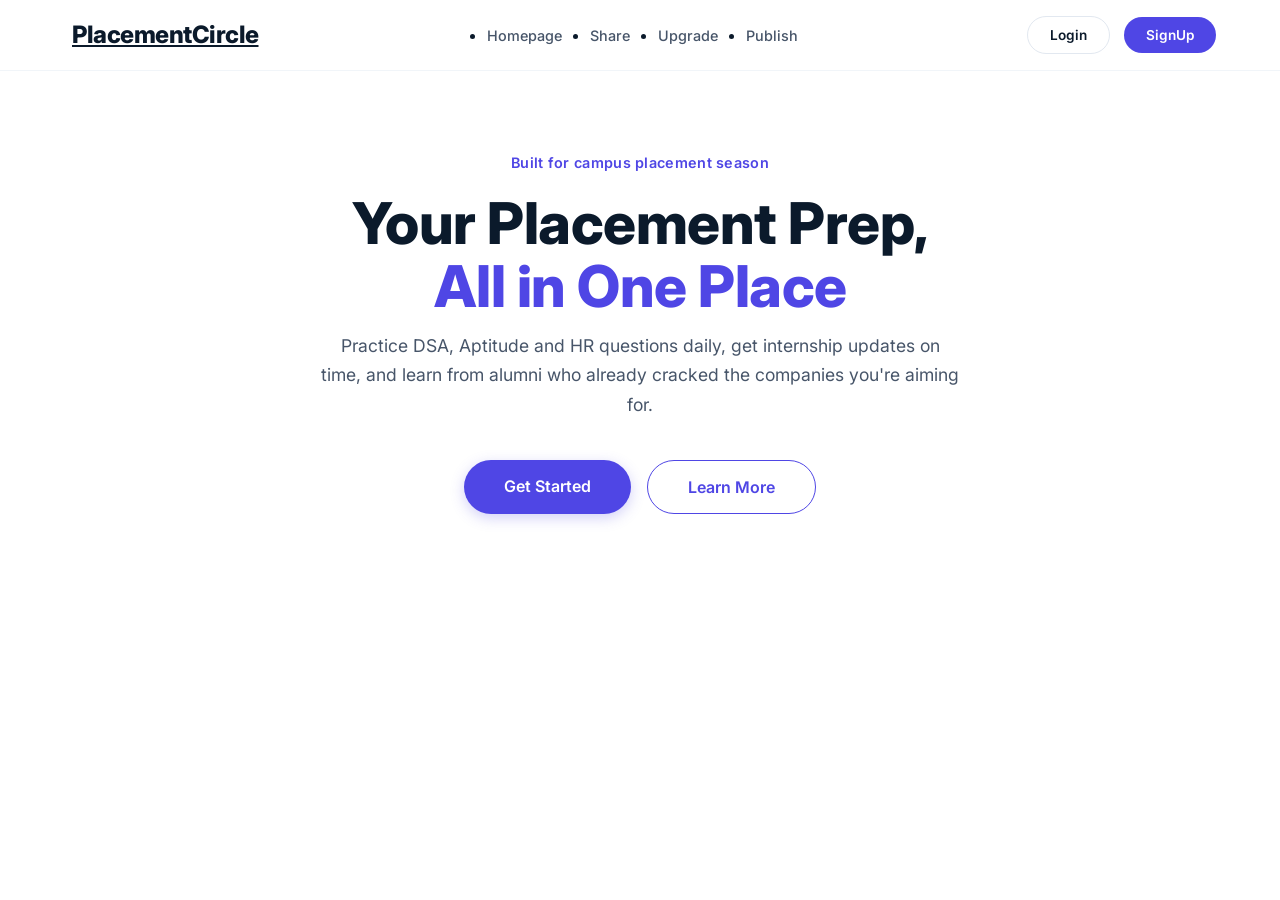
==== frontend/index.html @ 1f56f75f "Restructure project into frontend and backend" ====
<!DOCTYPE html>
<html lang="en">
<head>
    <meta charset="UTF-8" />
    <meta name="viewport" content="width=device-width, initial-scale=1.0" />
    <title>PlacementCircle · Clean Landing</title>
    <link href="https://fonts.googleapis.com/css2?family=Inter:opsz,wght@14..32,400..700&display=swap" rel="stylesheet" />
    <link rel="stylesheet" href="https://cdnjs.cloudflare.com/ajax/libs/font-awesome/6.0.0-beta3/css/all.min.css" />
    <style>
        /* ---------- RESET & BASE ---------- */
        * {
            margin: 0;
            padding: 0;
            box-sizing: border-box;
        }

        body {
            font-family: 'Inter', system-ui, -apple-system, sans-serif;
            background: #ffffff;
            color: #0b1a2b;
            line-height: 1.5;
        }

        .container {
            max-width: 1200px;
            margin: 0 auto;
            padding: 0 24px;
        }

        /* ---------- BUTTONS ---------- */
        .btn {
            display: inline-block;
            padding: 12px 32px;
            border-radius: 40px;
            font-weight: 600;
            font-size: 0.95rem;
            border: none;
            cursor: pointer;
            transition: 0.2s;
            font-family: inherit;
            text-decoration: none;
        }

        .btn-primary {
            background: #4f46e5;
            color: #fff;
            box-shadow: 0 4px 14px rgba(79, 70, 229, 0.25);
        }
        .btn-primary:hover {
            background: #4338ca;
            transform: translateY(-2px);
            box-shadow: 0 8px 24px rgba(79, 70, 229, 0.30);
        }

        .btn-outline {
            background: transparent;
            color: #4f46e5;
            border: 1.5px solid #4f46e5;
        }
        .btn-outline:hover {
            background: #f5f3ff;
            transform: translateY(-2px);
        }

        /* ---------- NAV ---------- */
        nav {
            padding: 16px 0;
            border-bottom: 1px solid #f1f5f9;
            background: #ffffff;
            position: sticky;
            top: 0;
            z-index: 50;
        }

        nav .container {
            display: flex;
            align-items: center;
            justify-content: space-between;
        }

        .logo {
            font-size: 1.5rem;
            font-weight: 800;
            letter-spacing: -0.5px;
            display: flex;
            align-items: center;
            gap: 8px;
            color: #0b1a2b;
        }
        .logo i {
            color: #4f46e5;
            font-size: 1.6rem;
        }

        .nav-center {
            display: flex;
            align-items: center;
            gap: 28px;
        }
        .nav-center a {
            text-decoration: none;
            color: #475569;
            font-weight: 500;
            font-size: 0.9rem;
            transition: 0.2s;
        }
        .nav-center a:hover {
            color: #4f46e5;
        }

        .nav-right {
            display: flex;
            align-items: center;
            gap: 14px;
        }
        .nav-right .btn {
            padding: 8px 22px;
            font-size: 0.85rem;
        }
        .btn-login {
            background: transparent;
            color: #0b1a2b;
            border: 1px solid #e2e8f0;
        }
        .btn-login:hover {
            background: #f8fafc;
        }
        .btn-signup {
            background: #4f46e5;
            color: #fff;
        }
        .btn-signup:hover {
            background: #4338ca;
        }

        /* hamburger (mobile) */
        .hamburger {
            display: none;
            flex-direction: column;
            gap: 5px;
            background: none;
            border: none;
            cursor: pointer;
            padding: 4px;
        }
        .hamburger span {
            width: 26px;
            height: 2.5px;
            background: #0b1a2b;
            border-radius: 4px;
            transition: 0.2s;
        }

        /* ---------- HERO ---------- */
        .hero {
            padding: 80px 0 100px;
            background: #ffffff;
            text-align: center;
        }

        .hero h1 {
            font-size: 3.6rem;
            font-weight: 800;
            line-height: 1.1;
            margin-bottom: 12px;
            letter-spacing: -0.5px;
            color: #0b1a2b;
        }
        .hero h1 span {
            color: #4f46e5;
        }

        .hero .subhead {
            font-size: 2rem;
            font-weight: 600;
            color: #1e293b;
            margin-bottom: 20px;
        }

        .hero p {
            font-size: 1.1rem;
            color: #475569;
            max-width: 640px;
            margin: 0 auto 40px;
            line-height: 1.7;
        }

        .hero-buttons {
            display: flex;
            gap: 16px;
            justify-content: center;
            flex-wrap: wrap;
        }

        .hero-buttons .btn {
            padding: 14px 40px;
            font-size: 1rem;
        }

        /* ---------- RESPONSIVE ---------- */
        @media (max-width: 1024px) {
            .nav-center {
                gap: 18px;
            }
            .hero h1 {
                font-size: 2.8rem;
            }
            .hero .subhead {
                font-size: 1.6rem;
            }
        }

        @media (max-width: 768px) {
            .nav-center {
                display: none;
                flex-direction: column;
                gap: 14px;
                position: absolute;
                top: 70px;
                left: 0;
                width: 100%;
                background: #fff;
                padding: 30px 24px;
                border-bottom: 1px solid #f1f5f9;
                box-shadow: 0 10px 30px rgba(0, 0, 0, 0.04);
            }
            .nav-center.open {
                display: flex;
            }

            .nav-right {
                gap: 8px;
            }
            .nav-right .btn {
                padding: 6px 16px;
                font-size: 0.8rem;
            }

            .hamburger {
                display: flex;
            }

            .hero {
                padding: 50px 0 70px;
            }
            .hero h1 {
                font-size: 2.2rem;
            }
            .hero .subhead {
                font-size: 1.3rem;
            }
            .hero p {
                font-size: 1rem;
                padding: 0 8px;
            }
            .hero-buttons .btn {
                padding: 12px 28px;
                width: 100%;
                justify-content: center;
            }
            .hero-buttons {
                flex-direction: column;
                align-items: center;
                max-width: 320px;
                margin: 0 auto;
            }
        }

        @media (max-width: 480px) {
            .logo {
                font-size: 1.2rem;
            }
            .hero h1 {
                font-size: 1.8rem;
            }
            .hero .subhead {
                font-size: 1.1rem;
            }
            .nav-right .btn {
                padding: 4px 12px;
                font-size: 0.75rem;
            }
        }
    </style>
</head>
<body>
    <!-- ===== NAV ===== -->
    <nav>
        <div class="container">
            <!-- Left: Logo -->
            <a href="#" class="logo">
                <i class="fas fa-circle-nodes"></i> PlacementCircle
            </a>

            <!-- Center: Nav links (exactly as in the image) -->
            <ul class="nav-center" id="navCenter">
                <li><a href="#">Homepage</a></li>
                <li><a href="#">Share</a></li>
                <li><a href="#">Upgrade</a></li>
                <li><a href="#">Publish</a></li>
            </ul>

            <!-- Right: Login / SignUp -->
            <div class="nav-right">
                <a href="#" class="btn btn-login">Login</a>
                <a href="#" class="btn btn-signup">SignUp</a>
            </div>

            <!-- Hamburger (mobile) -->
            <button class="hamburger" id="hamburger" aria-label="Toggle menu">
                <span></span><span></span><span></span>
            </button>
        </div>
    </nav>

    <!-- ===== HERO ===== -->
    <section class="hero">
        <div class="container">
            <!-- Tagline -->
            <p style="color: #4f46e5; font-weight: 600; letter-spacing: 0.3px; margin-bottom: 16px; font-size: 0.9rem;">
                Built for campus placement season
            </p>

            <!-- Main heading -->
            <h1>Your Placement Prep,<br /><span>All in One Place</span></h1>

            <!-- Description -->
            <p>
                Practice DSA, Aptitude and HR questions daily, get internship updates
                on time, and learn from alumni who already cracked the companies
                you're aiming for.
            </p>

            <!-- Buttons -->
            <div class="hero-buttons">
                <a href="#" class="btn btn-primary">Get Started</a>
                <a href="#" class="btn btn-outline">Learn More</a>
            </div>
        </div>
    </section>

    <!-- ===== JAVASCRIPT ===== -->
    <script>
        // Hamburger toggle
        const hamburger = document.getElementById('hamburger');
        const navCenter = document.getElementById('navCenter');

        hamburger.addEventListener('click', () => {
            navCenter.classList.toggle('open');
        });

        // Close menu when a link is clicked (mobile)
        document.querySelectorAll('.nav-center a').forEach(link => {
            link.addEventListener('click', () => {
                navCenter.classList.remove('open');
            });
        });

        // Smooth scroll for anchor links (if any)
        document.querySelectorAll('a[href^="#"]').forEach(anchor => {
            anchor.addEventListener('click', function (e) {
                const target = document.querySelector(this.getAttribute('href'));
                if (target) {
                    e.preventDefault();
                    window.scrollTo({ top: target.offsetTop - 80, behavior: 'smooth' });
                }
            });
        });
    </script>
</body>
</html>
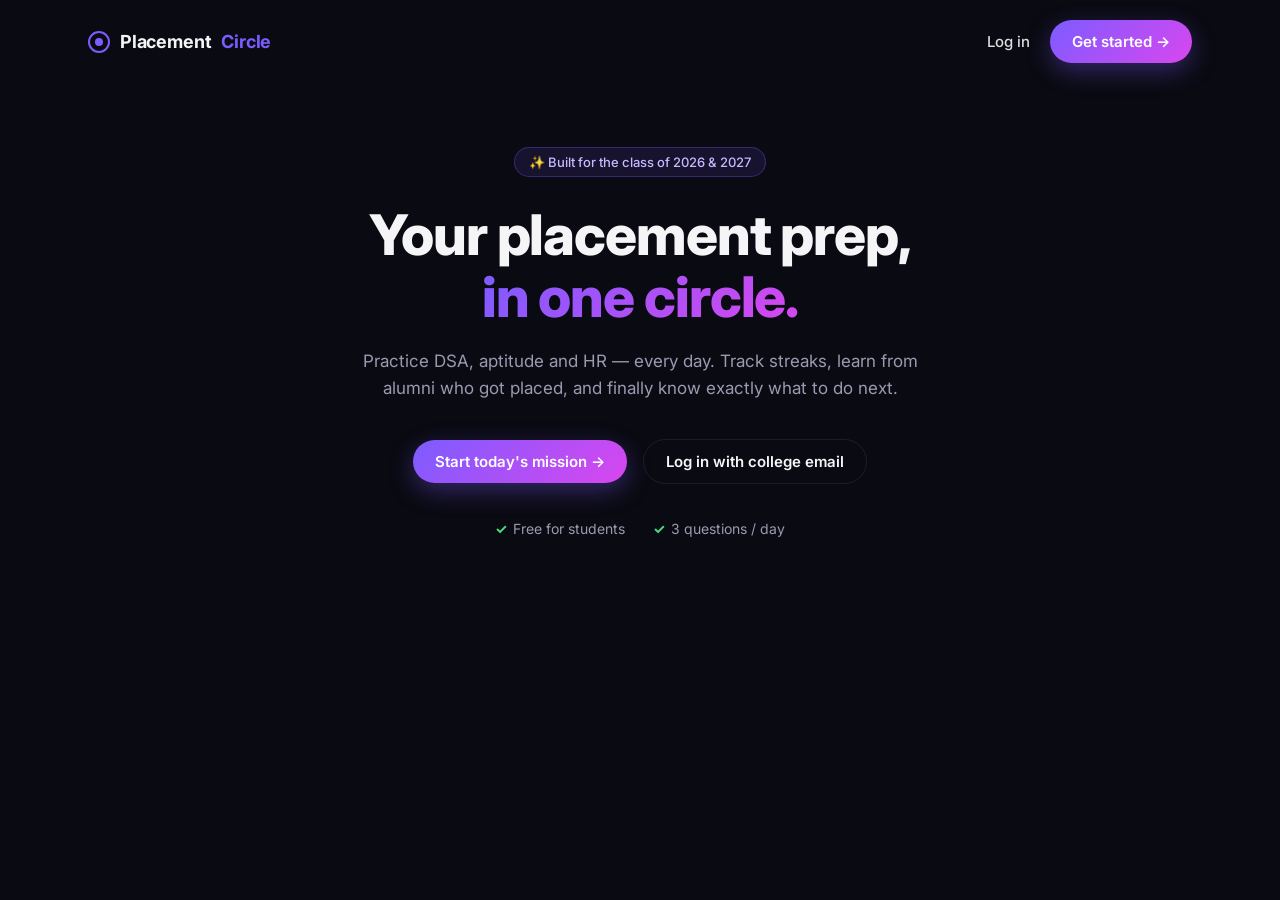
==== commit f4ab0937: "Update landing page and authentication pages" ====
--- a/frontend/index.html
+++ b/frontend/index.html
@@ -1,371 +1,47 @@
 <!DOCTYPE html>
 <html lang="en">
 <head>
-    <meta charset="UTF-8" />
-    <meta name="viewport" content="width=device-width, initial-scale=1.0" />
-    <title>PlacementCircle · Clean Landing</title>
-    <link href="https://fonts.googleapis.com/css2?family=Inter:opsz,wght@14..32,400..700&display=swap" rel="stylesheet" />
-    <link rel="stylesheet" href="https://cdnjs.cloudflare.com/ajax/libs/font-awesome/6.0.0-beta3/css/all.min.css" />
-    <style>
-        /* ---------- RESET & BASE ---------- */
-        * {
-            margin: 0;
-            padding: 0;
-            box-sizing: border-box;
-        }
-
-        body {
-            font-family: 'Inter', system-ui, -apple-system, sans-serif;
-            background: #ffffff;
-            color: #0b1a2b;
-            line-height: 1.5;
-        }
-
-        .container {
-            max-width: 1200px;
-            margin: 0 auto;
-            padding: 0 24px;
-        }
-
-        /* ---------- BUTTONS ---------- */
-        .btn {
-            display: inline-block;
-            padding: 12px 32px;
-            border-radius: 40px;
-            font-weight: 600;
-            font-size: 0.95rem;
-            border: none;
-            cursor: pointer;
-            transition: 0.2s;
-            font-family: inherit;
-            text-decoration: none;
-        }
-
-        .btn-primary {
-            background: #4f46e5;
-            color: #fff;
-            box-shadow: 0 4px 14px rgba(79, 70, 229, 0.25);
-        }
-        .btn-primary:hover {
-            background: #4338ca;
-            transform: translateY(-2px);
-            box-shadow: 0 8px 24px rgba(79, 70, 229, 0.30);
-        }
-
-        .btn-outline {
-            background: transparent;
-            color: #4f46e5;
-            border: 1.5px solid #4f46e5;
-        }
-        .btn-outline:hover {
-            background: #f5f3ff;
-            transform: translateY(-2px);
-        }
-
-        /* ---------- NAV ---------- */
-        nav {
-            padding: 16px 0;
-            border-bottom: 1px solid #f1f5f9;
-            background: #ffffff;
-            position: sticky;
-            top: 0;
-            z-index: 50;
-        }
-
-        nav .container {
-            display: flex;
-            align-items: center;
-            justify-content: space-between;
-        }
-
-        .logo {
-            font-size: 1.5rem;
-            font-weight: 800;
-            letter-spacing: -0.5px;
-            display: flex;
-            align-items: center;
-            gap: 8px;
-            color: #0b1a2b;
-        }
-        .logo i {
-            color: #4f46e5;
-            font-size: 1.6rem;
-        }
-
-        .nav-center {
-            display: flex;
-            align-items: center;
-            gap: 28px;
-        }
-        .nav-center a {
-            text-decoration: none;
-            color: #475569;
-            font-weight: 500;
-            font-size: 0.9rem;
-            transition: 0.2s;
-        }
-        .nav-center a:hover {
-            color: #4f46e5;
-        }
-
-        .nav-right {
-            display: flex;
-            align-items: center;
-            gap: 14px;
-        }
-        .nav-right .btn {
-            padding: 8px 22px;
-            font-size: 0.85rem;
-        }
-        .btn-login {
-            background: transparent;
-            color: #0b1a2b;
-            border: 1px solid #e2e8f0;
-        }
-        .btn-login:hover {
-            background: #f8fafc;
-        }
-        .btn-signup {
-            background: #4f46e5;
-            color: #fff;
-        }
-        .btn-signup:hover {
-            background: #4338ca;
-        }
-
-        /* hamburger (mobile) */
-        .hamburger {
-            display: none;
-            flex-direction: column;
-            gap: 5px;
-            background: none;
-            border: none;
-            cursor: pointer;
-            padding: 4px;
-        }
-        .hamburger span {
-            width: 26px;
-            height: 2.5px;
-            background: #0b1a2b;
-            border-radius: 4px;
-            transition: 0.2s;
-        }
-
-        /* ---------- HERO ---------- */
-        .hero {
-            padding: 80px 0 100px;
-            background: #ffffff;
-            text-align: center;
-        }
-
-        .hero h1 {
-            font-size: 3.6rem;
-            font-weight: 800;
-            line-height: 1.1;
-            margin-bottom: 12px;
-            letter-spacing: -0.5px;
-            color: #0b1a2b;
-        }
-        .hero h1 span {
-            color: #4f46e5;
-        }
-
-        .hero .subhead {
-            font-size: 2rem;
-            font-weight: 600;
-            color: #1e293b;
-            margin-bottom: 20px;
-        }
-
-        .hero p {
-            font-size: 1.1rem;
-            color: #475569;
-            max-width: 640px;
-            margin: 0 auto 40px;
-            line-height: 1.7;
-        }
-
-        .hero-buttons {
-            display: flex;
-            gap: 16px;
-            justify-content: center;
-            flex-wrap: wrap;
-        }
-
-        .hero-buttons .btn {
-            padding: 14px 40px;
-            font-size: 1rem;
-        }
-
-        /* ---------- RESPONSIVE ---------- */
-        @media (max-width: 1024px) {
-            .nav-center {
-                gap: 18px;
-            }
-            .hero h1 {
-                font-size: 2.8rem;
-            }
-            .hero .subhead {
-                font-size: 1.6rem;
-            }
-        }
-
-        @media (max-width: 768px) {
-            .nav-center {
-                display: none;
-                flex-direction: column;
-                gap: 14px;
-                position: absolute;
-                top: 70px;
-                left: 0;
-                width: 100%;
-                background: #fff;
-                padding: 30px 24px;
-                border-bottom: 1px solid #f1f5f9;
-                box-shadow: 0 10px 30px rgba(0, 0, 0, 0.04);
-            }
-            .nav-center.open {
-                display: flex;
-            }
-
-            .nav-right {
-                gap: 8px;
-            }
-            .nav-right .btn {
-                padding: 6px 16px;
-                font-size: 0.8rem;
-            }
-
-            .hamburger {
-                display: flex;
-            }
-
-            .hero {
-                padding: 50px 0 70px;
-            }
-            .hero h1 {
-                font-size: 2.2rem;
-            }
-            .hero .subhead {
-                font-size: 1.3rem;
-            }
-            .hero p {
-                font-size: 1rem;
-                padding: 0 8px;
-            }
-            .hero-buttons .btn {
-                padding: 12px 28px;
-                width: 100%;
-                justify-content: center;
-            }
-            .hero-buttons {
-                flex-direction: column;
-                align-items: center;
-                max-width: 320px;
-                margin: 0 auto;
-            }
-        }
-
-        @media (max-width: 480px) {
-            .logo {
-                font-size: 1.2rem;
-            }
-            .hero h1 {
-                font-size: 1.8rem;
-            }
-            .hero .subhead {
-                font-size: 1.1rem;
-            }
-            .nav-right .btn {
-                padding: 4px 12px;
-                font-size: 0.75rem;
-            }
-        }
-    </style>
+  <meta charset="UTF-8" />
+  <meta name="viewport" content="width=device-width, initial-scale=1.0" />
+  <title>Placement Circle — Your placement prep, in one circle</title>
+  <link rel="preconnect" href="https://fonts.googleapis.com" />
+  <link href="https://fonts.googleapis.com/css2?family=Inter:wght@400;500;600;700;800&display=swap" rel="stylesheet" />
+  <link rel="stylesheet" href="css/style.css" />
 </head>
 <body>
-    <!-- ===== NAV ===== -->
-    <nav>
-        <div class="container">
-            <!-- Left: Logo -->
-            <a href="#" class="logo">
-                <i class="fas fa-circle-nodes"></i> PlacementCircle
-            </a>
 
-            <!-- Center: Nav links (exactly as in the image) -->
-            <ul class="nav-center" id="navCenter">
-                <li><a href="#">Homepage</a></li>
-                <li><a href="#">Share</a></li>
-                <li><a href="#">Upgrade</a></li>
-                <li><a href="#">Publish</a></li>
-            </ul>
+  <nav class="navbar">
+    <div class="logo">
+      <span class="logo-mark"></span>
+      Placement <span class="accent">Circle</span>
+    </div>
+    <div class="nav-actions">
+      <a href="pages/login.html" class="nav-link">Log in</a>
+      <a href="pages/signup.html" class="btn btn-primary">Get started →</a>
+    </div>
+  </nav>
 
-            <!-- Right: Login / SignUp -->
-            <div class="nav-right">
-                <a href="#" class="btn btn-login">Login</a>
-                <a href="#" class="btn btn-signup">SignUp</a>
-            </div>
+  <main class="hero">
+    <span class="badge">✨ Built for the class of 2026 &amp; 2027</span>
 
-            <!-- Hamburger (mobile) -->
-            <button class="hamburger" id="hamburger" aria-label="Toggle menu">
-                <span></span><span></span><span></span>
-            </button>
-        </div>
-    </nav>
+    <h1>Your placement prep,<br /><span class="grad-text">in one circle.</span></h1>
 
-    <!-- ===== HERO ===== -->
-    <section class="hero">
-        <div class="container">
-            <!-- Tagline -->
-            <p style="color: #4f46e5; font-weight: 600; letter-spacing: 0.3px; margin-bottom: 16px; font-size: 0.9rem;">
-                Built for campus placement season
-            </p>
+    <p>
+      Practice DSA, aptitude and HR — every day. Track streaks, learn from
+      alumni who got placed, and finally know exactly what to do next.
+    </p>
 
-            <!-- Main heading -->
-            <h1>Your Placement Prep,<br /><span>All in One Place</span></h1>
+    <div class="hero-actions">
+      <a href="pages/signup.html" class="btn btn-primary">Start today's mission →</a>
+      <a href="pages/login.html" class="btn btn-outline">Log in with college email</a>
+    </div>
 
-            <!-- Description -->
-            <p>
-                Practice DSA, Aptitude and HR questions daily, get internship updates
-                on time, and learn from alumni who already cracked the companies
-                you're aiming for.
-            </p>
+    <div class="hero-meta">
+      <span><span class="check">✓</span> Free for students</span>
+      <span><span class="check">✓</span> 3 questions / day</span>
+    </div>
+  </main>
 
-            <!-- Buttons -->
-            <div class="hero-buttons">
-                <a href="#" class="btn btn-primary">Get Started</a>
-                <a href="#" class="btn btn-outline">Learn More</a>
-            </div>
-        </div>
-    </section>
-
-    <!-- ===== JAVASCRIPT ===== -->
-    <script>
-        // Hamburger toggle
-        const hamburger = document.getElementById('hamburger');
-        const navCenter = document.getElementById('navCenter');
-
-        hamburger.addEventListener('click', () => {
-            navCenter.classList.toggle('open');
-        });
-
-        // Close menu when a link is clicked (mobile)
-        document.querySelectorAll('.nav-center a').forEach(link => {
-            link.addEventListener('click', () => {
-                navCenter.classList.remove('open');
-            });
-        });
-
-        // Smooth scroll for anchor links (if any)
-        document.querySelectorAll('a[href^="#"]').forEach(anchor => {
-            anchor.addEventListener('click', function (e) {
-                const target = document.querySelector(this.getAttribute('href'));
-                if (target) {
-                    e.preventDefault();
-                    window.scrollTo({ top: target.offsetTop - 80, behavior: 'smooth' });
-                }
-            });
-        });
-    </script>
+  <script src="js/script.js"></script>
 </body>
-</html>+</html>
--- a/frontend/css/style.css
+++ b/frontend/css/style.css
@@ -0,0 +1,365 @@
+/* ===== Placement Circle — shared styles ===== */
+
+:root {
+  --bg: #0a0a12;
+  --bg-panel: #10101c;
+  --border: rgba(255, 255, 255, 0.08);
+  --text-primary: #f5f5f7;
+  --text-secondary: #9a9ab0;
+  --purple: #7c5cff;
+  --pink: #d946ef;
+  --gradient: linear-gradient(135deg, var(--purple), var(--pink));
+  --radius: 12px;
+  --radius-lg: 18px;
+  --font: "Inter", -apple-system, BlinkMacSystemFont, "Segoe UI", sans-serif;
+}
+
+* { box-sizing: border-box; }
+
+html, body {
+  margin: 0;
+  padding: 0;
+  background: var(--bg);
+  color: var(--text-primary);
+  font-family: var(--font);
+  scroll-behavior: smooth;
+}
+
+a { text-decoration: none; color: inherit; }
+button { font-family: inherit; cursor: pointer; }
+
+/* ---------- Navbar ---------- */
+.navbar {
+  display: flex;
+  align-items: center;
+  justify-content: space-between;
+  padding: 20px 48px;
+  max-width: 1200px;
+  margin: 0 auto;
+}
+
+.logo {
+  display: flex;
+  align-items: center;
+  gap: 10px;
+  font-weight: 700;
+  font-size: 18px;
+  letter-spacing: -0.01em;
+}
+
+.logo-mark {
+  width: 22px;
+  height: 22px;
+  border-radius: 50%;
+  border: 2px solid var(--purple);
+  position: relative;
+  flex-shrink: 0;
+}
+.logo-mark::after {
+  content: "";
+  position: absolute;
+  inset: 5px;
+  background: var(--purple);
+  border-radius: 50%;
+}
+
+.logo .accent { color: var(--purple); font-weight: 700; }
+
+.nav-actions {
+  display: flex;
+  align-items: center;
+  gap: 20px;
+}
+
+.nav-link {
+  color: var(--text-primary);
+  font-size: 15px;
+  font-weight: 500;
+  opacity: 0.9;
+  transition: opacity 0.2s ease;
+}
+.nav-link:hover { opacity: 1; }
+
+/* ---------- Buttons ---------- */
+.btn {
+  display: inline-flex;
+  align-items: center;
+  justify-content: center;
+  gap: 8px;
+  padding: 12px 22px;
+  border-radius: 999px;
+  border: none;
+  font-size: 15px;
+  font-weight: 600;
+  transition: transform 0.18s ease, box-shadow 0.18s ease, opacity 0.18s ease;
+}
+
+.btn-primary {
+  background: var(--gradient);
+  color: #fff;
+  box-shadow: 0 8px 24px rgba(124, 92, 255, 0.35);
+}
+.btn-primary:hover {
+  transform: translateY(-2px);
+  box-shadow: 0 12px 30px rgba(124, 92, 255, 0.45);
+}
+
+.btn-outline {
+  background: transparent;
+  color: var(--text-primary);
+  border: 1px solid var(--border);
+}
+.btn-outline:hover {
+  border-color: rgba(255, 255, 255, 0.25);
+}
+
+.btn-block { width: 100%; padding: 14px; font-size: 15.5px; }
+
+/* ---------- Hero (landing page) ---------- */
+.hero {
+  max-width: 900px;
+  margin: 0 auto;
+  padding: 64px 24px 40px;
+  text-align: center;
+}
+
+.badge {
+  display: inline-flex;
+  align-items: center;
+  gap: 6px;
+  padding: 6px 14px;
+  border-radius: 999px;
+  background: rgba(124, 92, 255, 0.12);
+  border: 1px solid rgba(124, 92, 255, 0.3);
+  color: #c9b8ff;
+  font-size: 13px;
+  font-weight: 500;
+  margin-bottom: 28px;
+}
+
+.hero h1 {
+  font-size: 56px;
+  line-height: 1.1;
+  font-weight: 800;
+  letter-spacing: -0.02em;
+  margin: 0 0 20px;
+}
+
+.hero h1 .grad-text {
+  background: var(--gradient);
+  -webkit-background-clip: text;
+  background-clip: text;
+  color: transparent;
+}
+
+.hero p {
+  color: var(--text-secondary);
+  font-size: 17px;
+  line-height: 1.6;
+  max-width: 560px;
+  margin: 0 auto 36px;
+}
+
+.hero-actions {
+  display: flex;
+  align-items: center;
+  justify-content: center;
+  gap: 16px;
+  flex-wrap: wrap;
+  margin-bottom: 36px;
+}
+
+.hero-meta {
+  display: flex;
+  align-items: center;
+  justify-content: center;
+  gap: 28px;
+  flex-wrap: wrap;
+  color: var(--text-secondary);
+  font-size: 14px;
+}
+
+.hero-meta span {
+  display: inline-flex;
+  align-items: center;
+  gap: 6px;
+}
+
+.check {
+  color: #4ade80;
+  font-weight: 700;
+}
+
+/* ---------- Auth pages (login / signup) ---------- */
+.auth-shell {
+  min-height: 100vh;
+  display: flex;
+  flex-direction: column;
+}
+
+.auth-body {
+  flex: 1;
+  display: grid;
+  grid-template-columns: 1.1fr 1fr;
+  align-items: center;
+  max-width: 1200px;
+  margin: 0 auto;
+  width: 100%;
+  padding: 20px 48px 60px;
+  gap: 48px;
+}
+
+.auth-copy h1 {
+  font-size: 42px;
+  font-weight: 800;
+  line-height: 1.15;
+  letter-spacing: -0.02em;
+  margin: 0 0 16px;
+}
+
+.auth-copy h1 .grad-text {
+  background: var(--gradient);
+  -webkit-background-clip: text;
+  background-clip: text;
+  color: transparent;
+}
+
+.auth-copy p {
+  color: var(--text-secondary);
+  font-size: 16px;
+  line-height: 1.6;
+  max-width: 380px;
+}
+
+.auth-footer-note {
+  color: var(--text-secondary);
+  font-size: 13px;
+  margin-top: 40px;
+}
+
+.auth-card {
+  background: var(--bg-panel);
+  border: 1px solid var(--border);
+  border-radius: var(--radius-lg);
+  padding: 36px;
+}
+
+.auth-card h2 {
+  font-size: 24px;
+  font-weight: 700;
+  margin: 0 0 6px;
+}
+
+.auth-card .sub {
+  color: var(--text-secondary);
+  font-size: 14px;
+  margin: 0 0 26px;
+}
+
+.field {
+  margin-bottom: 18px;
+}
+
+.field label {
+  display: block;
+  font-size: 14px;
+  font-weight: 500;
+  margin-bottom: 7px;
+  color: var(--text-primary);
+}
+
+.field input {
+  width: 100%;
+  padding: 12px 14px;
+  border-radius: 10px;
+  border: 1px solid var(--border);
+  background: #0d0d18;
+  color: var(--text-primary);
+  font-size: 14.5px;
+  outline: none;
+  transition: border-color 0.18s ease;
+}
+
+.field input:focus {
+  border-color: var(--purple);
+}
+
+.field input::placeholder { color: #5c5c72; }
+
+.switch-line {
+  text-align: center;
+  margin-top: 20px;
+  font-size: 14px;
+  color: var(--text-secondary);
+}
+
+.switch-line a {
+  color: #c9b8ff;
+  font-weight: 600;
+}
+.switch-line a:hover { text-decoration: underline; }
+
+.divider-note {
+  text-align: center;
+  font-size: 13px;
+  color: var(--text-secondary);
+  margin-top: 22px;
+  padding-top: 18px;
+  border-top: 1px solid var(--border);
+}
+
+/* ---------- OTP inputs ---------- */
+.otp-inputs {
+  display: flex;
+  gap: 10px;
+  margin-bottom: 24px;
+}
+
+.otp-box {
+  width: 100%;
+  aspect-ratio: 1 / 1;
+  text-align: center;
+  font-size: 20px;
+  font-weight: 700;
+  border-radius: 10px;
+  border: 1px solid var(--border);
+  background: #0d0d18;
+  color: var(--text-primary);
+  outline: none;
+  transition: border-color 0.18s ease;
+}
+
+.otp-box:focus {
+  border-color: var(--purple);
+}
+
+@media (max-width: 480px) {
+  .otp-box { font-size: 16px; }
+}
+
+/* ---------- Responsive ---------- */
+@media (max-width: 860px) {
+  .navbar { padding: 18px 20px; }
+  .hero h1 { font-size: 38px; }
+  .hero { padding: 44px 20px 30px; }
+  .auth-body {
+    grid-template-columns: 1fr;
+    padding: 10px 20px 40px;
+    gap: 32px;
+  }
+  .auth-copy { text-align: center; }
+  .auth-copy p { margin: 0 auto; }
+  .auth-copy h1 { font-size: 32px; }
+}
+
+@media (max-width: 480px) {
+  .hero h1 { font-size: 30px; }
+  .hero-actions { flex-direction: column; width: 100%; }
+  .hero-actions .btn { width: 100%; }
+  .auth-card { padding: 24px; }
+}
+
+/* Respect reduced motion */
+@media (prefers-reduced-motion: reduce) {
+  * { transition: none !important; }
+}
